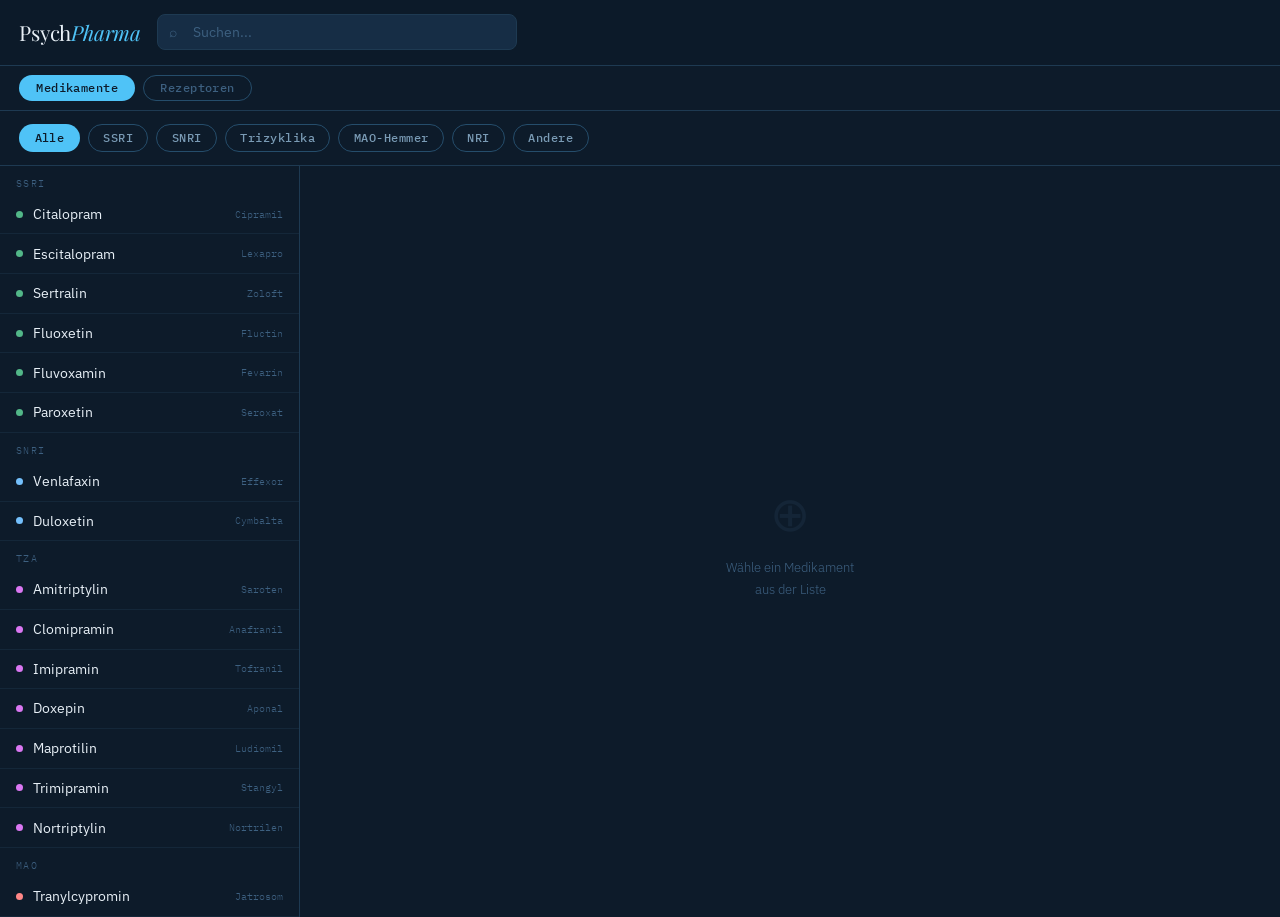
==== index.html @ 0f0b1ef7 "Rename to index.html for GitHub Pages" ====
<!DOCTYPE html>
<html lang="de">
<head>
<meta charset="UTF-8">
<meta name="viewport" content="width=device-width, initial-scale=1.0">
<meta name="theme-color" content="#0d1b2a">
<meta name="apple-mobile-web-app-capable" content="yes">
<meta name="apple-mobile-web-app-status-bar-style" content="black-translucent">
<meta name="apple-mobile-web-app-title" content="PsychPharma">
<link rel="manifest" href="manifest.json">
<link rel="icon" href="icons/icon.png" type="image/png">
<link rel="apple-touch-icon" href="icons/icon.png">
<title>PsychPharma — Antidepressiva</title>
<link href="https://fonts.googleapis.com/css2?family=Playfair+Display:ital,wght@0,400;0,600;1,400&family=IBM+Plex+Sans:wght@300;400;500&family=IBM+Plex+Mono:wght@400;500&display=swap" rel="stylesheet">
<link rel="stylesheet" href="style.css">
</head>
<body>

<header class="app-header">
  <div class="app-title">Psych<span>Pharma</span></div>
  <div class="search-wrap">
    <span class="search-icon">⌕</span>
    <input class="search-input" type="text" id="search" placeholder="Suchen..." oninput="handleSearch()">
  </div>
</header>

<div class="view-toggle">
  <button class="view-btn active" onclick="setView('meds', this)">Medikamente</button>
  <button class="view-btn"       onclick="setView('rezept', this)">Rezeptoren</button>
</div>

<div class="filter-bar" id="filter-bar">
  <button class="pill active" data-filter="all" onclick="setFilter('all', this)">Alle</button>
  <button class="pill" data-filter="SSRI" onclick="setFilter('SSRI', this)">SSRI</button>
  <button class="pill" data-filter="SNRI" onclick="setFilter('SNRI', this)">SNRI</button>
  <button class="pill" data-filter="TZA" onclick="setFilter('TZA', this)">Trizyklika</button>
  <button class="pill" data-filter="MAO" onclick="setFilter('MAO', this)">MAO-Hemmer</button>
  <button class="pill" data-filter="NRI" onclick="setFilter('NRI', this)">NRI</button>
  <button class="pill" data-filter="Andere" onclick="setFilter('Andere', this)">Andere</button>
</div>

<div class="main">
  <div class="sidebar" id="sidebar"></div>
  <div class="detail" id="detail">
    <div class="detail-empty">
      <div class="big">⊕</div>
      <p>Wähle ein Medikament<br>aus der Liste</p>
    </div>
  </div>
</div>

<script>
  if ('serviceWorker' in navigator) {
    navigator.serviceWorker.register('./sw.js');
  }
</script>
<script src="data/medications.js"></script>
<script src="data/receptors.js"></script>
<script src="app.js"></script>
</body>
</html>
---- style.css ----
:root {
  --bg: #0d1b2a;
  --surface: #112236;
  --surface2: #162d45;
  --border: #1e3a52;
  --border2: #254d6b;
  --text: #e8f0f7;
  --text-muted: #7a9bb5;
  --text-dim: #3d6080;
  --accent: #4fc3f7;
  --accent-dim: #1a4a62;

  --ssri: #52b788;
  --ssri-bg: #0d2e1f;
  --ssri-border: #1a4d35;

  --snri: #74c0fc;
  --snri-bg: #0d2340;
  --snri-border: #1a3d6b;

  --tza: #da77f2;
  --tza-bg: #2a0d3e;
  --tza-border: #4a1a6b;

  --mao: #ff8787;
  --mao-bg: #3e0d0d;
  --mao-border: #6b1a1a;

  --nri: #ffa94d;
  --nri-bg: #3e2000;
  --nri-border: #6b3a00;

  --other: #a9e34b;
  --other-bg: #1e3000;
  --other-border: #3a5500;
}

* { box-sizing: border-box; margin: 0; padding: 0; }

body {
  background: var(--bg);
  color: var(--text);
  font-family: 'IBM Plex Sans', sans-serif;
  font-weight: 300;
  min-height: 100vh;
  overflow-x: hidden;
}

/* HEADER */
.app-header {
  position: sticky;
  top: 0;
  z-index: 100;
  background: rgba(13, 27, 42, 0.95);
  backdrop-filter: blur(12px);
  border-bottom: 1px solid var(--border);
  padding: 0.9rem 1.2rem;
  display: flex;
  align-items: center;
  gap: 1rem;
}

.app-title {
  font-family: 'Playfair Display', serif;
  font-size: 1.3rem;
  font-weight: 400;
  color: var(--text);
  letter-spacing: -0.01em;
  flex-shrink: 0;
}

.app-title span { color: var(--accent); font-style: italic; }

.search-wrap {
  flex: 1;
  position: relative;
  max-width: 360px;
}

.search-icon {
  position: absolute;
  left: 0.75rem;
  top: 50%;
  transform: translateY(-50%);
  color: var(--text-dim);
  font-size: 0.85rem;
}

.search-input {
  width: 100%;
  background: var(--surface2);
  border: 1px solid var(--border);
  border-radius: 8px;
  color: var(--text);
  font-family: 'IBM Plex Sans', sans-serif;
  font-size: 0.85rem;
  padding: 0.5rem 0.75rem 0.5rem 2.2rem;
  outline: none;
  transition: border-color 0.2s;
}

.search-input:focus { border-color: var(--accent); }
.search-input::placeholder { color: var(--text-dim); }

/* FILTER PILLS */
.filter-bar {
  display: flex;
  gap: 0.5rem;
  padding: 0.8rem 1.2rem;
  overflow-x: auto;
  border-bottom: 1px solid var(--border);
  scrollbar-width: none;
}
.filter-bar::-webkit-scrollbar { display: none; }

.pill {
  flex-shrink: 0;
  padding: 0.35rem 0.9rem;
  border-radius: 20px;
  font-size: 0.72rem;
  font-weight: 500;
  font-family: 'IBM Plex Mono', monospace;
  cursor: pointer;
  border: 1px solid var(--border2);
  color: var(--text-muted);
  background: transparent;
  transition: all 0.15s;
  letter-spacing: 0.04em;
}

.pill:hover { color: var(--text); border-color: var(--text-muted); }
.pill.active { color: var(--bg); border-color: transparent; }
.pill[data-filter="all"].active { background: var(--accent); color: var(--bg); }
.pill[data-filter="SSRI"].active { background: var(--ssri); }
.pill[data-filter="SNRI"].active { background: var(--snri); }
.pill[data-filter="TZA"].active { background: var(--tza); }
.pill[data-filter="MAO"].active { background: var(--mao); }
.pill[data-filter="NRI"].active { background: var(--nri); }
.pill[data-filter="Andere"].active { background: var(--other); }

/* MAIN LAYOUT */
.main {
  display: grid;
  grid-template-columns: 300px 1fr;
  height: calc(100vh - var(--chrome-height, 149px));
}

/* SIDEBAR */
.sidebar {
  border-right: 1px solid var(--border);
  overflow-y: auto;
  scrollbar-width: thin;
  scrollbar-color: var(--border2) transparent;
}

.group-label {
  padding: 0.7rem 1rem 0.3rem;
  font-size: 0.62rem;
  letter-spacing: 0.15em;
  text-transform: uppercase;
  color: var(--text-dim);
  font-family: 'IBM Plex Mono', monospace;
  position: sticky;
  top: 0;
  background: var(--bg);
  z-index: 1;
}

.med-item {
  padding: 0.7rem 1rem;
  cursor: pointer;
  border-bottom: 1px solid rgba(30,58,82,0.4);
  transition: background 0.12s;
  display: flex;
  align-items: center;
  gap: 0.6rem;
}

.med-item:hover { background: var(--surface); }
.med-item.active { background: var(--surface2); border-left: 2px solid var(--accent); }

.med-dot {
  width: 7px;
  height: 7px;
  border-radius: 50%;
  flex-shrink: 0;
}

.med-name {
  font-size: 0.85rem;
  font-weight: 400;
  color: var(--text);
  line-height: 1.2;
}

.med-class-tag {
  font-size: 0.6rem;
  font-family: 'IBM Plex Mono', monospace;
  color: var(--text-dim);
  margin-left: auto;
  flex-shrink: 0;
}

/* DETAIL PANEL */
.detail {
  overflow-y: auto;
  padding: 2rem 2.5rem;
  scrollbar-width: thin;
  scrollbar-color: var(--border2) transparent;
}

.detail-empty {
  display: flex;
  flex-direction: column;
  align-items: center;
  justify-content: center;
  height: 100%;
  color: var(--text-dim);
  gap: 0.8rem;
  text-align: center;
}

.detail-empty .big { font-size: 3rem; opacity: 0.15; }
.detail-empty p { font-size: 0.8rem; line-height: 1.7; }

.detail-header {
  margin-bottom: 2rem;
  padding-bottom: 1.5rem;
  border-bottom: 1px solid var(--border);
}

.detail-class-badge {
  display: inline-block;
  font-size: 0.65rem;
  font-family: 'IBM Plex Mono', monospace;
  letter-spacing: 0.1em;
  padding: 3px 10px;
  border-radius: 20px;
  margin-bottom: 0.8rem;
  font-weight: 500;
}

.detail-name {
  font-family: 'Playfair Display', serif;
  font-size: 2rem;
  font-weight: 400;
  letter-spacing: -0.02em;
  line-height: 1.1;
  margin-bottom: 0.3rem;
}

.detail-generic {
  font-size: 0.8rem;
  color: var(--text-muted);
  font-style: italic;
}

.sections {
  display: grid;
  grid-template-columns: 1fr 1fr;
  gap: 1rem;
}

.section-card {
  background: var(--surface);
  border: 1px solid var(--border);
  border-radius: 10px;
  padding: 1.1rem 1.2rem;
}

.section-card.full { grid-column: 1 / -1; }

.section-title {
  font-size: 0.62rem;
  letter-spacing: 0.14em;
  text-transform: uppercase;
  color: var(--text-dim);
  font-family: 'IBM Plex Mono', monospace;
  margin-bottom: 0.7rem;
  font-weight: 500;
}

.section-content {
  font-size: 0.85rem;
  line-height: 1.75;
  color: var(--text);
  font-weight: 300;
}

.section-content ul {
  list-style: none;
  display: flex;
  flex-direction: column;
  gap: 0.3rem;
}

.section-content ul li::before {
  content: "—";
  color: var(--text-dim);
  margin-right: 0.5rem;
  font-family: 'IBM Plex Mono', monospace;
}

.rezeptor-grid {
  display: flex;
  flex-wrap: wrap;
  gap: 0.5rem 1.2rem;
}

.rezeptor-item {
  display: flex;
  flex-direction: column;
  align-items: center;
  min-width: 3.2rem;
}

.rezeptor-label {
  font-size: 0.6rem;
  font-family: 'IBM Plex Mono', monospace;
  color: var(--text-dim);
  text-transform: uppercase;
  letter-spacing: 0.08em;
  margin-bottom: 0.15rem;
}

.rezeptor-val {
  font-size: 0.8rem;
  font-family: 'IBM Plex Mono', monospace;
  color: var(--text);
  font-weight: 500;
}

/* VIEW TOGGLE */
.view-toggle {
  display: flex;
  gap: 0.5rem;
  padding: 0.55rem 1.2rem;
  border-bottom: 1px solid var(--border);
  background: var(--bg);
}

.view-btn {
  padding: 0.3rem 1rem;
  border-radius: 20px;
  font-size: 0.72rem;
  font-weight: 500;
  font-family: 'IBM Plex Mono', monospace;
  letter-spacing: 0.04em;
  cursor: pointer;
  border: 1px solid var(--border2);
  color: var(--text-dim);
  background: transparent;
  transition: all 0.15s;
}

.view-btn:hover { color: var(--text); border-color: var(--text-dim); }
.view-btn.active { background: var(--accent); color: var(--bg); border-color: transparent; }

/* RECEPTOR DOT & BADGE */
.rec-dot { background: var(--accent); opacity: 0.7; }

.rec-badge {
  background: rgba(100, 200, 255, 0.08);
  color: var(--accent);
  border-color: rgba(100, 200, 255, 0.2) !important;
}

/* RECEPTOR MEDICATION TABLE */
.rec-med-table { display: flex; flex-direction: column; gap: 0.45rem; }

.rec-med-row { display: flex; align-items: baseline; gap: 0.8rem; }

.rec-med-strength {
  font-family: 'IBM Plex Mono', monospace;
  font-size: 0.75rem;
  font-weight: 500;
  color: var(--accent);
  min-width: 2.4rem;
  flex-shrink: 0;
}

.rec-med-names {
  font-size: 0.85rem;
  color: var(--text);
  font-weight: 300;
  line-height: 1.5;
}

.cave-card {
  background: rgba(255,135,135,0.06);
  border: 1px solid rgba(255,135,135,0.2);
  border-radius: 10px;
  padding: 1.1rem 1.2rem;
  grid-column: 1 / -1;
}

.cave-title {
  font-size: 0.62rem;
  letter-spacing: 0.14em;
  text-transform: uppercase;
  color: #ff8787;
  font-family: 'IBM Plex Mono', monospace;
  margin-bottom: 0.7rem;
  font-weight: 500;
}

/* MOBILE */
@media (max-width: 700px) {
  .main { grid-template-columns: 1fr; height: auto; }
  .sidebar { height: auto; max-height: 40vh; }
  .detail { padding: 1.2rem; }
  .sections { grid-template-columns: 1fr; }
  .section-card.full { grid-column: 1; }
  .cave-card { grid-column: 1; }
  .app-title { font-size: 1.1rem; }
}

/* ANIMATIONS */
.med-item { animation: fadeIn 0.2s ease; }
@keyframes fadeIn { from { opacity: 0; transform: translateX(-4px); } to { opacity: 1; transform: translateX(0); } }

.detail-header { animation: slideUp 0.25s ease; }
@keyframes slideUp { from { opacity: 0; transform: translateY(8px); } to { opacity: 1; transform: translateY(0); } }

.no-results {
  padding: 2rem 1rem;
  text-align: center;
  color: var(--text-dim);
  font-size: 0.8rem;
}
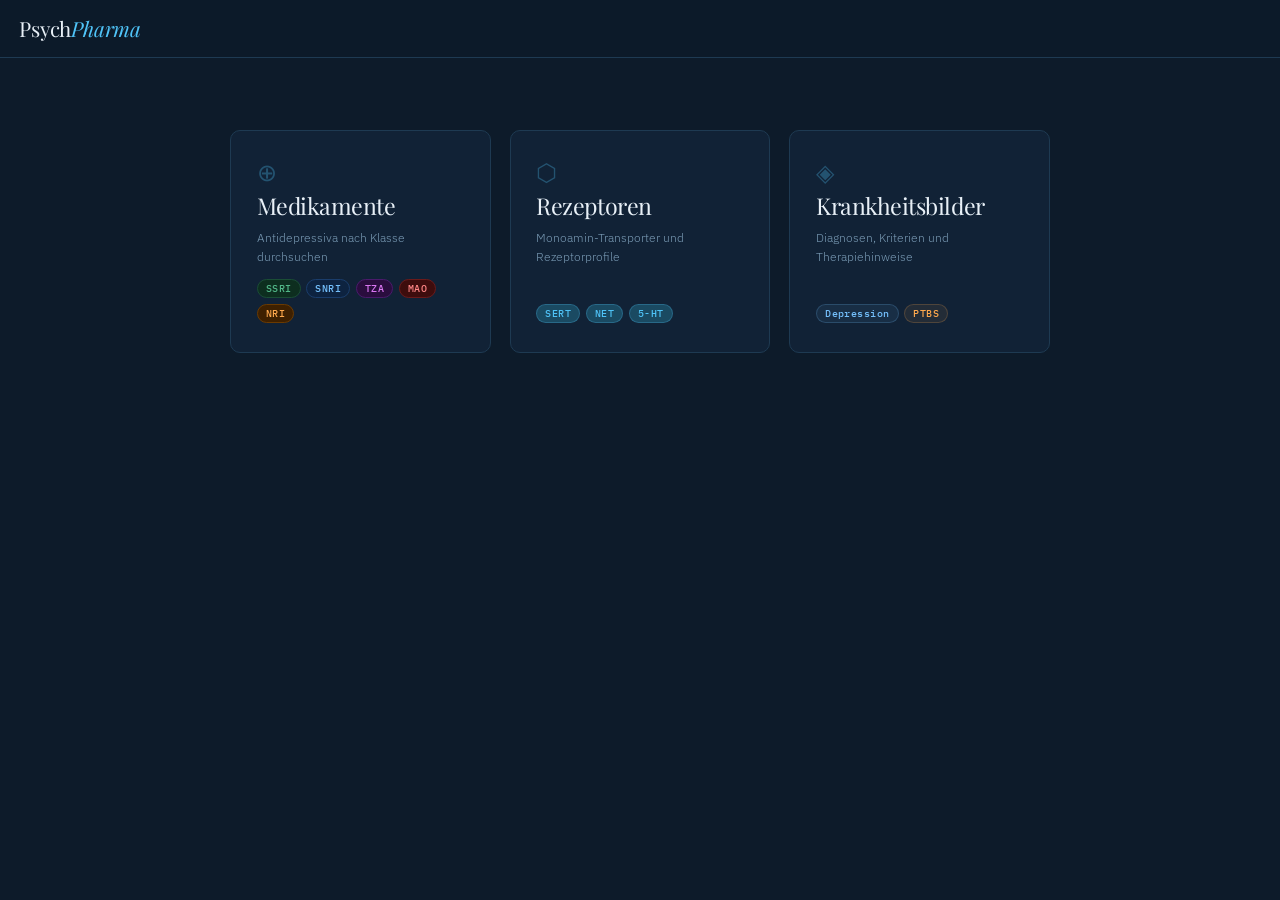
==== commit 1cabece5: "krankheitsbilder" ====
--- a/index.html
+++ b/index.html
@@ -17,17 +17,13 @@
 <body>
 
 <header class="app-header">
-  <div class="app-title">Psych<span>Pharma</span></div>
+  <div class="app-title" onclick="goHub()">Psych<span>Pharma</span></div>
+  <button class="back-btn" id="back-btn" onclick="goHub()">← Übersicht</button>
   <div class="search-wrap">
     <span class="search-icon">⌕</span>
     <input class="search-input" type="text" id="search" placeholder="Suchen..." oninput="handleSearch()">
   </div>
 </header>
-
-<div class="view-toggle">
-  <button class="view-btn active" onclick="setView('meds', this)">Medikamente</button>
-  <button class="view-btn"       onclick="setView('rezept', this)">Rezeptoren</button>
-</div>
 
 <div class="filter-bar" id="filter-bar">
   <button class="pill active" data-filter="all" onclick="setFilter('all', this)">Alle</button>
@@ -39,7 +35,7 @@
   <button class="pill" data-filter="Andere" onclick="setFilter('Andere', this)">Andere</button>
 </div>
 
-<div class="main">
+<div class="main" id="main">
   <div class="sidebar" id="sidebar"></div>
   <div class="detail" id="detail">
     <div class="detail-empty">
@@ -56,6 +52,8 @@
 </script>
 <script src="data/medications.js"></script>
 <script src="data/receptors.js"></script>
+<script src="data/krankheitsbilder/depression.js"></script>
+<script src="data/krankheitsbilder/ptbs.js"></script>
 <script src="app.js"></script>
 </body>
 </html>
--- a/style.css
+++ b/style.css
@@ -330,31 +330,26 @@
   font-weight: 500;
 }
 
-/* VIEW TOGGLE */
-.view-toggle {
-  display: flex;
-  gap: 0.5rem;
-  padding: 0.55rem 1.2rem;
-  border-bottom: 1px solid var(--border);
-  background: var(--bg);
-}
-
-.view-btn {
-  padding: 0.3rem 1rem;
-  border-radius: 20px;
-  font-size: 0.72rem;
-  font-weight: 500;
-  font-family: 'IBM Plex Mono', monospace;
-  letter-spacing: 0.04em;
+/* BACK BUTTON */
+.back-btn {
+  background: transparent;
+  border: none;
+  color: var(--text-dim);
+  font-family: 'IBM Plex Mono', monospace;
+  font-size: 0.68rem;
+  letter-spacing: 0.06em;
   cursor: pointer;
-  border: 1px solid var(--border2);
-  color: var(--text-dim);
-  background: transparent;
-  transition: all 0.15s;
-}
-
-.view-btn:hover { color: var(--text); border-color: var(--text-dim); }
-.view-btn.active { background: var(--accent); color: var(--bg); border-color: transparent; }
+  padding: 0.25rem 0.5rem;
+  border-radius: 6px;
+  transition: color 0.15s, background 0.15s;
+  flex-shrink: 0;
+  white-space: nowrap;
+}
+
+.back-btn:hover {
+  color: var(--text-muted);
+  background: rgba(255,255,255,0.04);
+}
 
 /* RECEPTOR DOT & BADGE */
 .rec-dot { background: var(--accent); opacity: 0.7; }
@@ -428,3 +423,133 @@
   color: var(--text-dim);
   font-size: 0.8rem;
 }
+
+/* KRANKHEITSBILDER */
+.kb-intro {
+  color: var(--text-muted);
+  font-style: italic;
+  margin-bottom: 1rem;
+  line-height: 1.75;
+}
+
+.kb-gruppe {
+  margin-bottom: 1.1rem;
+}
+
+.kb-gruppe:last-child {
+  margin-bottom: 0;
+}
+
+.kb-gruppe-titel {
+  font-size: 0.67rem;
+  font-family: 'IBM Plex Mono', monospace;
+  font-weight: 500;
+  color: var(--accent);
+  letter-spacing: 0.07em;
+  margin-bottom: 0.45rem;
+  padding-bottom: 0.3rem;
+  border-bottom: 1px solid var(--border);
+}
+
+.merke-card {
+  background: rgba(79, 195, 247, 0.05);
+  border: 1px solid rgba(79, 195, 247, 0.18);
+  border-radius: 10px;
+  padding: 1.1rem 1.2rem;
+  grid-column: 1 / -1;
+}
+
+.merke-title {
+  font-size: 0.62rem;
+  letter-spacing: 0.14em;
+  text-transform: uppercase;
+  color: var(--accent);
+  font-family: 'IBM Plex Mono', monospace;
+  margin-bottom: 0.7rem;
+  font-weight: 500;
+}
+
+/* HUB / LANDING PAGE */
+.app-title { cursor: pointer; }
+
+.main.hub-layout { grid-template-columns: 1fr; }
+.main.hub-layout .sidebar { display: none; }
+
+.hub-grid {
+  display: grid;
+  grid-template-columns: repeat(auto-fit, minmax(220px, 1fr));
+  gap: 1.2rem;
+  padding: 2.5rem;
+  max-width: 900px;
+  margin: 0 auto;
+  align-content: start;
+}
+
+.hub-card {
+  background: var(--surface);
+  border: 1px solid var(--border);
+  border-radius: 10px;
+  padding: 1.8rem 1.6rem;
+  cursor: pointer;
+  transition: border-color 0.18s, background 0.18s, transform 0.15s;
+  display: flex;
+  flex-direction: column;
+  gap: 0.5rem;
+  min-height: 200px;
+}
+
+.hub-card:hover {
+  background: var(--surface2);
+  border-color: var(--border2);
+  transform: translateY(-2px);
+}
+
+.hub-card-icon {
+  font-size: 1.5rem;
+  opacity: 0.3;
+  color: var(--accent);
+  line-height: 1;
+  margin-bottom: 0.1rem;
+}
+
+.hub-card-title {
+  font-family: 'Playfair Display', serif;
+  font-size: 1.45rem;
+  font-weight: 400;
+  letter-spacing: -0.02em;
+  color: var(--text);
+  line-height: 1.15;
+}
+
+.hub-card-sub {
+  font-size: 0.78rem;
+  color: var(--text-muted);
+  font-weight: 300;
+  line-height: 1.55;
+  flex: 1;
+}
+
+.hub-card-pills {
+  display: flex;
+  flex-wrap: wrap;
+  gap: 0.35rem;
+  margin-top: 0.3rem;
+}
+
+.hub-pill {
+  font-size: 0.6rem;
+  font-family: 'IBM Plex Mono', monospace;
+  font-weight: 500;
+  letter-spacing: 0.05em;
+  padding: 2px 8px;
+  border-radius: 20px;
+}
+
+@media (max-width: 700px) {
+  .hub-grid {
+    grid-template-columns: 1fr;
+    padding: 1.2rem;
+    gap: 0.9rem;
+  }
+  .hub-card { min-height: 160px; }
+}
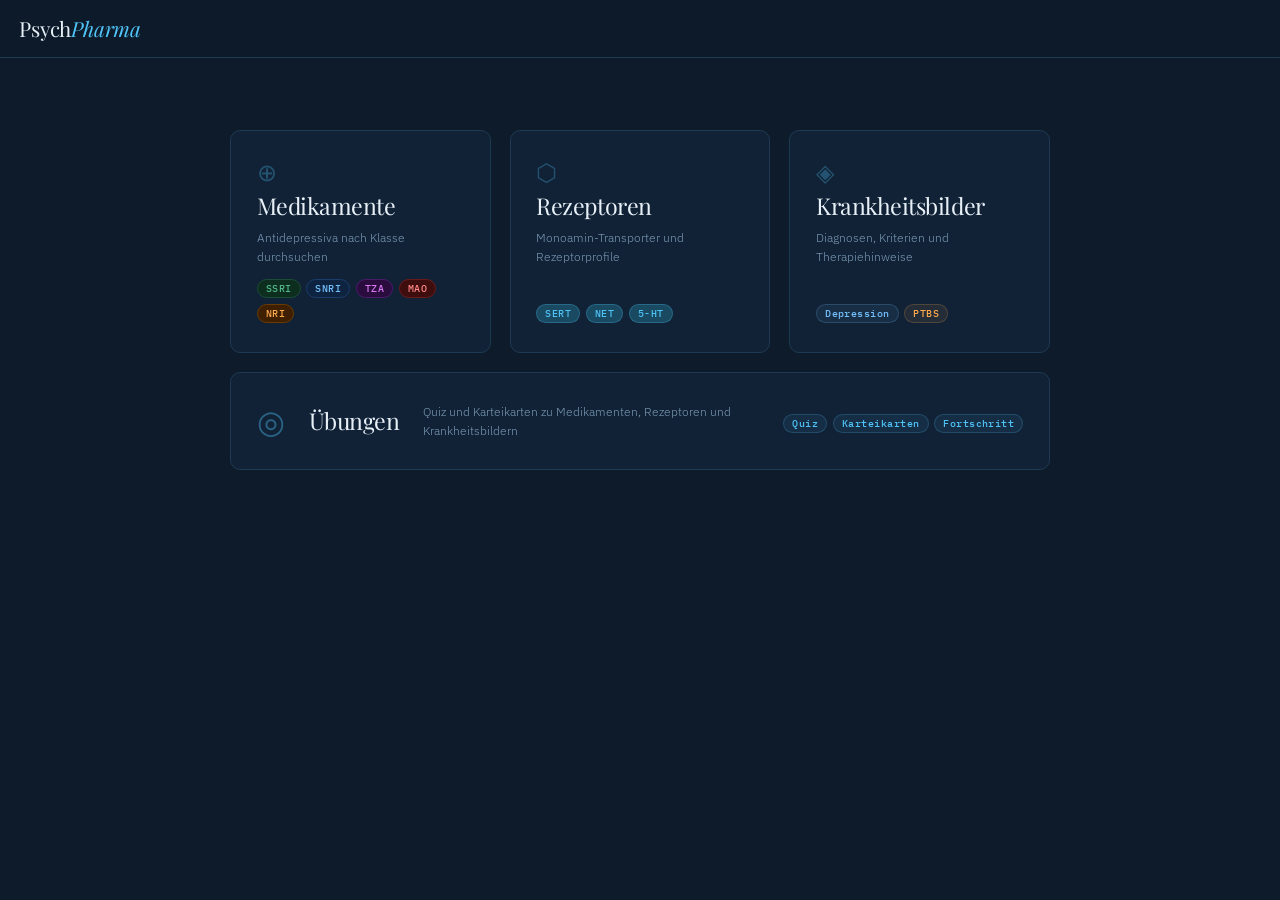
==== commit e91a7dda: "quiz Co-Authored-By: Claude Sonnet 4.6 <noreply@anthropic.com>" ====
--- a/index.html
+++ b/index.html
@@ -54,6 +54,8 @@
 <script src="data/receptors.js"></script>
 <script src="data/krankheitsbilder/depression.js"></script>
 <script src="data/krankheitsbilder/ptbs.js"></script>
+<script src="data/quiz-fakten.js"></script>
 <script src="app.js"></script>
+<script src="quiz.js"></script>
 </body>
 </html>
--- a/style.css
+++ b/style.css
@@ -553,3 +553,149 @@
   }
   .hub-card { min-height: 160px; }
 }
+
+/* QUIZ & FLASHCARDS */
+
+.hub-card-quiz {
+  grid-column: 1 / -1;
+  min-height: auto;
+  flex-direction: row;
+  align-items: center;
+  gap: 1.5rem;
+}
+.hub-card-quiz .hub-card-icon { font-size: 2rem; margin-bottom: 0; opacity: 0.4; }
+.hub-card-quiz .hub-card-sub { flex: 1; }
+
+.quiz-container { max-width: 640px; margin: 0 auto; padding: 2.5rem 1.5rem; }
+
+.quiz-progress-wrap { display: flex; align-items: center; gap: 1rem; margin-bottom: 1.8rem; }
+.quiz-progress-bar { flex: 1; height: 3px; background: var(--border); border-radius: 2px; overflow: hidden; }
+.quiz-progress-fill { height: 100%; background: var(--accent); border-radius: 2px; transition: width 0.3s; }
+.quiz-progress-label { font-size: 0.68rem; font-family: 'IBM Plex Mono', monospace; color: var(--text-dim); white-space: nowrap; }
+
+.quiz-score { font-size: 0.68rem; font-family: 'IBM Plex Mono', monospace; color: var(--accent); }
+
+.quiz-question-text { font-size: 1.05rem; font-weight: 400; color: var(--text); line-height: 1.65; margin-bottom: 1.5rem; }
+
+.quiz-options { display: flex; flex-direction: column; gap: 0.6rem; margin-bottom: 1.5rem; }
+
+.quiz-option {
+  background: var(--surface);
+  border: 1px solid var(--border);
+  border-radius: 10px;
+  padding: 0.85rem 1.1rem;
+  font-size: 0.85rem;
+  color: var(--text);
+  cursor: pointer;
+  text-align: left;
+  font-family: 'IBM Plex Sans', sans-serif;
+  font-weight: 300;
+  transition: border-color 0.12s, background 0.12s;
+  width: 100%;
+}
+.quiz-option:hover:not(:disabled) { background: var(--surface2); border-color: var(--border2); }
+.quiz-option.selected { border-color: var(--accent); background: rgba(79,195,247,0.06); }
+.quiz-option.correct { border-color: #52b788; background: rgba(82,183,136,0.08); color: #52b788; }
+.quiz-option.wrong { border-color: #ff8787; background: rgba(255,135,135,0.08); color: #ff8787; }
+.quiz-option:disabled { cursor: default; }
+
+.quiz-btn {
+  background: var(--accent);
+  color: var(--bg);
+  border: none;
+  border-radius: 8px;
+  padding: 0.6rem 1.4rem;
+  font-size: 0.8rem;
+  font-family: 'IBM Plex Mono', monospace;
+  font-weight: 500;
+  cursor: pointer;
+  transition: opacity 0.15s;
+  letter-spacing: 0.03em;
+}
+.quiz-btn:hover:not(:disabled) { opacity: 0.85; }
+.quiz-btn:disabled { opacity: 0.35; cursor: default; }
+.quiz-btn-ghost {
+  background: transparent;
+  color: var(--text-muted);
+  border: 1px solid var(--border2);
+}
+.quiz-btn-ghost:hover:not(:disabled) { color: var(--text); border-color: var(--text-dim); opacity: 1; }
+
+.quiz-feedback {
+  padding: 1rem 1.1rem;
+  border-radius: 10px;
+  margin-bottom: 1.2rem;
+  font-size: 0.82rem;
+  line-height: 1.65;
+}
+.quiz-feedback.correct { background: rgba(82,183,136,0.08); border: 1px solid rgba(82,183,136,0.25); color: var(--text); }
+.quiz-feedback.wrong { background: rgba(255,135,135,0.06); border: 1px solid rgba(255,135,135,0.2); color: var(--text); }
+.quiz-feedback-label {
+  font-family: 'IBM Plex Mono', monospace;
+  font-size: 0.68rem;
+  font-weight: 500;
+  margin-bottom: 0.4rem;
+  letter-spacing: 0.08em;
+}
+.quiz-feedback.correct .quiz-feedback-label { color: #52b788; }
+.quiz-feedback.wrong .quiz-feedback-label { color: #ff8787; }
+
+.flashcard-wrap { perspective: 1000px; margin-bottom: 1.5rem; }
+.flashcard {
+  position: relative;
+  height: 230px;
+  cursor: pointer;
+  transform-style: preserve-3d;
+  transition: transform 0.45s;
+}
+.flashcard.flipped { transform: rotateY(180deg); }
+.flashcard-face {
+  position: absolute;
+  inset: 0;
+  backface-visibility: hidden;
+  background: var(--surface);
+  border: 1px solid var(--border);
+  border-radius: 12px;
+  padding: 1.8rem;
+  display: flex;
+  flex-direction: column;
+  justify-content: center;
+  overflow-y: auto;
+}
+.flashcard-face.back { transform: rotateY(180deg); }
+.flashcard-label { font-size: 0.6rem; font-family: 'IBM Plex Mono', monospace; color: var(--text-dim); letter-spacing: 0.1em; text-transform: uppercase; margin-bottom: 0.6rem; flex-shrink: 0; }
+.flashcard-content { font-size: 0.9rem; line-height: 1.7; color: var(--text); font-weight: 300; white-space: pre-line; }
+.flashcard-hint { font-size: 0.65rem; font-family: 'IBM Plex Mono', monospace; color: var(--text-dim); margin-top: 1rem; text-align: center; flex-shrink: 0; }
+
+.flashcard-actions { display: flex; gap: 0.8rem; }
+.flashcard-actions .quiz-btn { flex: 1; text-align: center; }
+
+.quiz-topic-grid { display: grid; grid-template-columns: repeat(auto-fit, minmax(140px, 1fr)); gap: 0.6rem; margin-bottom: 1.5rem; }
+.quiz-topic-btn {
+  background: var(--surface);
+  border: 1px solid var(--border);
+  border-radius: 8px;
+  padding: 0.6rem 0.8rem;
+  font-size: 0.75rem;
+  font-family: 'IBM Plex Mono', monospace;
+  color: var(--text-muted);
+  cursor: pointer;
+  transition: all 0.12s;
+}
+.quiz-topic-btn:hover { border-color: var(--border2); color: var(--text); }
+.quiz-topic-btn.active { border-color: var(--accent); color: var(--accent); background: rgba(79,195,247,0.06); }
+
+.quiz-mode-toggle { display: flex; gap: 0.5rem; margin-bottom: 1rem; }
+.quiz-count-toggle { display: flex; gap: 0.5rem; margin-bottom: 1.8rem; }
+
+.quiz-results-score { font-family: 'Playfair Display', serif; font-size: 2.5rem; color: var(--accent); margin-bottom: 0.3rem; }
+.quiz-results-sub { font-size: 0.8rem; color: var(--text-muted); margin-bottom: 1.5rem; }
+.quiz-weak-list { list-style: none; font-size: 0.8rem; color: var(--text-muted); line-height: 1.9; margin-bottom: 1.5rem; }
+.quiz-weak-list li::before { content: "—"; color: var(--text-dim); margin-right: 0.5rem; font-family: 'IBM Plex Mono', monospace; }
+
+.quiz-stats { font-size: 0.72rem; font-family: 'IBM Plex Mono', monospace; color: var(--text-dim); margin-top: 1rem; }
+
+@media (max-width: 700px) {
+  .quiz-container { padding: 1.2rem; }
+  .hub-card-quiz { flex-direction: column; align-items: flex-start; }
+}
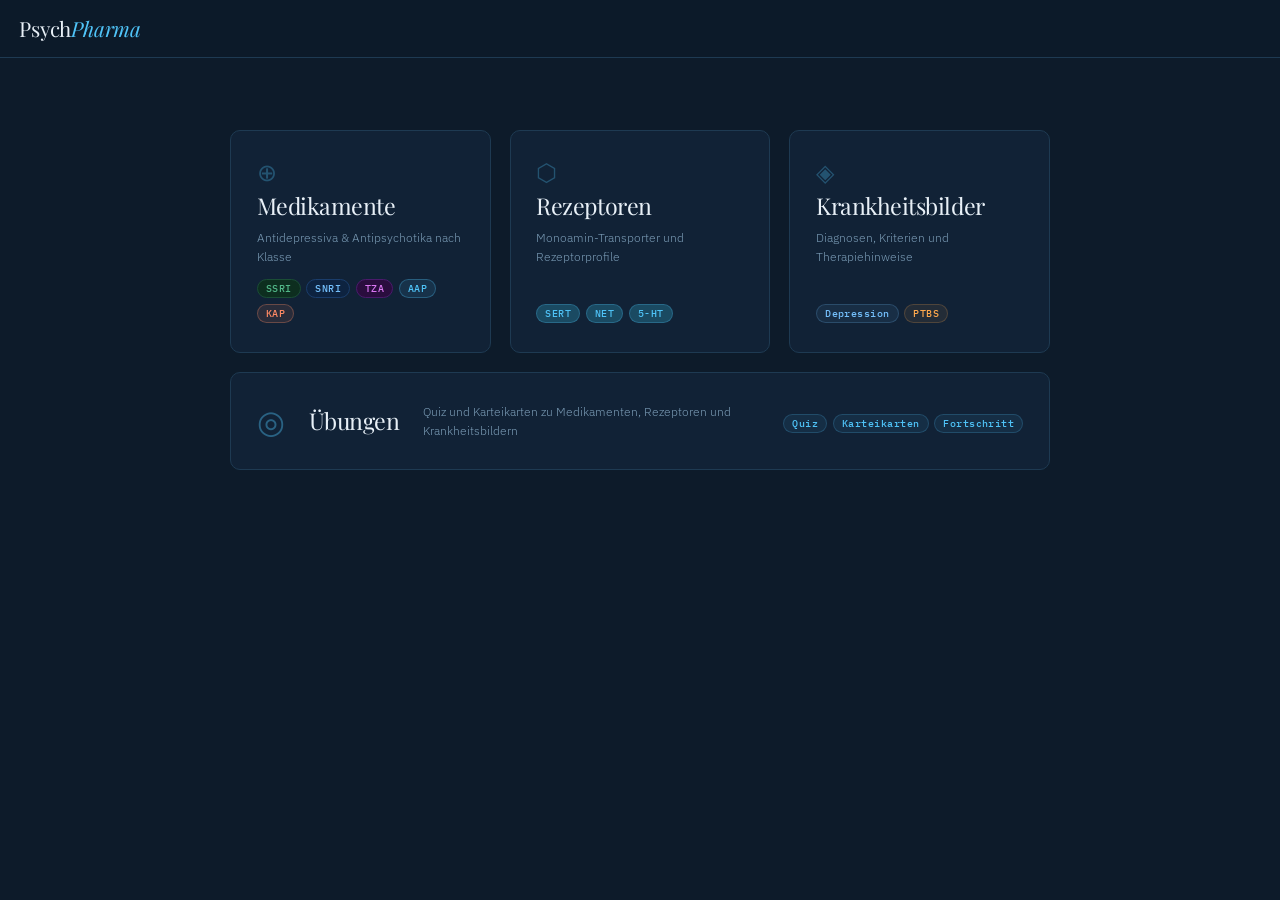
==== commit 9c98722f: "mini-quiz" ====
--- a/index.html
+++ b/index.html
@@ -33,6 +33,8 @@
   <button class="pill" data-filter="MAO" onclick="setFilter('MAO', this)">MAO-Hemmer</button>
   <button class="pill" data-filter="NRI" onclick="setFilter('NRI', this)">NRI</button>
   <button class="pill" data-filter="Andere" onclick="setFilter('Andere', this)">Andere</button>
+  <button class="pill" data-filter="AAP" onclick="setFilter('AAP', this)">AAP</button>
+  <button class="pill" data-filter="KAP" onclick="setFilter('KAP', this)">KAP</button>
 </div>
 
 <div class="main" id="main">
@@ -54,8 +56,12 @@
 <script src="data/receptors.js"></script>
 <script src="data/krankheitsbilder/depression.js"></script>
 <script src="data/krankheitsbilder/ptbs.js"></script>
+<script src="data/krankheitsbilder/schizophrenie.js"></script>
+<script src="data/krankheitsbilder/zwangsstoerung.js"></script>
+<script src="data/antipsychotika.js"></script>
 <script src="data/quiz-fakten.js"></script>
 <script src="app.js"></script>
 <script src="quiz.js"></script>
+<script src="mini-quiz.js"></script>
 </body>
 </html>
--- a/style.css
+++ b/style.css
@@ -137,6 +137,8 @@
 .pill[data-filter="MAO"].active { background: var(--mao); }
 .pill[data-filter="NRI"].active { background: var(--nri); }
 .pill[data-filter="Andere"].active { background: var(--other); }
+.pill[data-filter="AAP"].active { background: #4fc3f7; }
+.pill[data-filter="KAP"].active { background: #ff8a65; }
 
 /* MAIN LAYOUT */
 .main {
@@ -699,3 +701,20 @@
   .quiz-container { padding: 1.2rem; }
   .hub-card-quiz { flex-direction: column; align-items: flex-start; }
 }
+
+/* Mini-quiz — contextual section at bottom of detail pages */
+.mini-quiz-wrap {
+  max-width: 680px;
+  margin: 2.5rem auto 2.5rem;
+  padding-top: 2rem;
+  border-top: 1px solid var(--border);
+}
+.mq-header { display: flex; align-items: center; justify-content: space-between; margin-bottom: 0.7rem; }
+.mq-label { font-size: 0.65rem; font-family: 'IBM Plex Mono', monospace; color: var(--text-dim); text-transform: uppercase; letter-spacing: 0.1em; }
+.mq-counter { font-size: 0.65rem; font-family: 'IBM Plex Mono', monospace; color: var(--text-dim); }
+.mq-progress-bar { height: 2px; background: var(--border); border-radius: 2px; overflow: hidden; margin-bottom: 0.2rem; }
+.mq-progress-fill { height: 100%; background: var(--accent); border-radius: 2px; transition: width 0.3s; }
+.mq-question { font-size: 0.95rem; font-weight: 400; color: var(--text); line-height: 1.65; margin: 1rem 0 1.2rem; }
+.mq-results { display: flex; align-items: baseline; gap: 0.7rem; margin-top: 0.8rem; }
+.mq-results-score { font-family: 'Playfair Display', serif; font-size: 2rem; color: var(--accent); }
+.mq-results-sub { font-size: 0.8rem; color: var(--text-muted); }
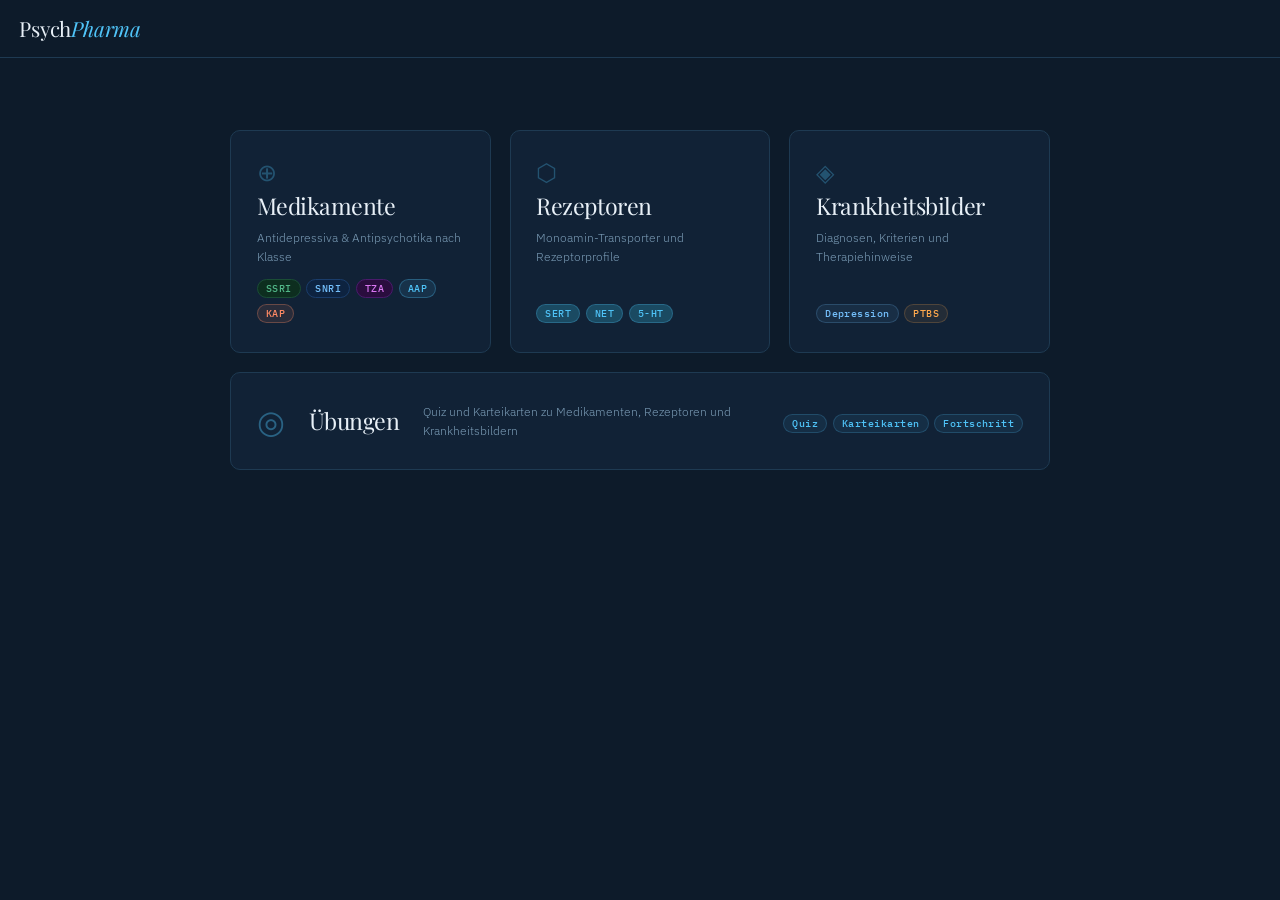
==== commit 75ff892d: "Fix iOS safe area: viewport-fit=cover + html background Co-Authored-By: Claude Sonnet 4.6 <noreply@a" ====
--- a/index.html
+++ b/index.html
@@ -2,7 +2,7 @@
 <html lang="de">
 <head>
 <meta charset="UTF-8">
-<meta name="viewport" content="width=device-width, initial-scale=1.0">
+<meta name="viewport" content="width=device-width, initial-scale=1.0, viewport-fit=cover">
 <meta name="theme-color" content="#0d1b2a">
 <meta name="apple-mobile-web-app-capable" content="yes">
 <meta name="apple-mobile-web-app-status-bar-style" content="black-translucent">
--- a/style.css
+++ b/style.css
@@ -37,6 +37,10 @@
 
 * { box-sizing: border-box; margin: 0; padding: 0; }
 
+html {
+  background: var(--bg);
+}
+
 body {
   background: var(--bg);
   color: var(--text);
@@ -51,10 +55,10 @@
   position: sticky;
   top: 0;
   z-index: 100;
-  background: rgba(13, 27, 42, 0.95);
-  backdrop-filter: blur(12px);
+  background: #0d1b2a;
   border-bottom: 1px solid var(--border);
   padding: 0.9rem 1.2rem;
+  padding-top: calc(0.9rem + env(safe-area-inset-top));
   display: flex;
   align-items: center;
   gap: 1rem;
